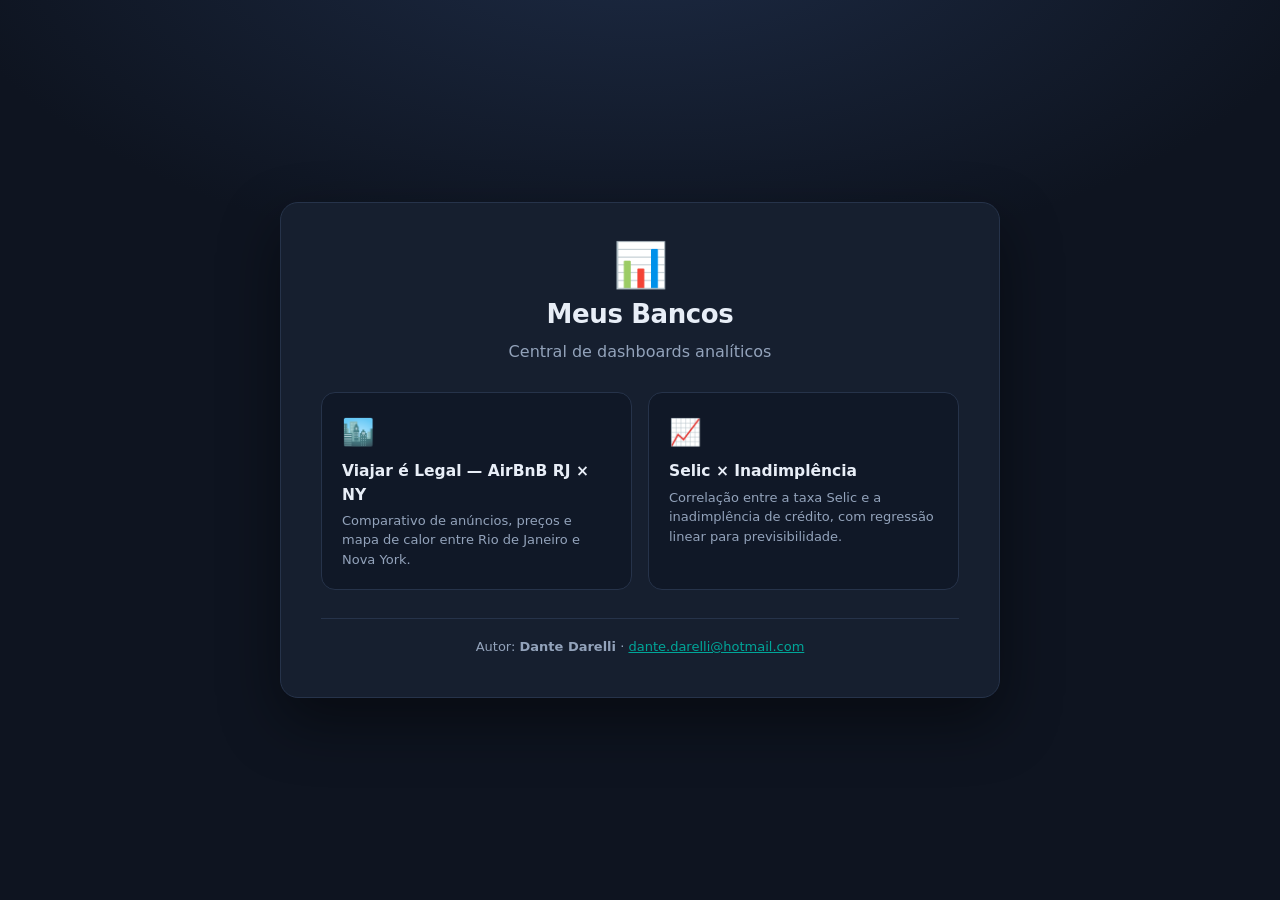
==== index.html @ b1662ead "Add files via upload" ====
<!DOCTYPE html>
<html lang="pt-BR">
<head>
<meta charset="utf-8">
<meta name="viewport" content="width=device-width, initial-scale=1">
<title>Meus Bancos — Central de Dashboards</title>
<style>
  :root{
    --bg:#0e1420; --panel:#161f2f; --line:#26334a;
    --txt:#e8eef7; --muted:#93a3bb; --brand:#ff5a5f; --brand2:#00a699; --brand3:#3987e5;
  }
  *{box-sizing:border-box}
  body{
    margin:0; min-height:100vh; display:grid; place-items:center;
    background:radial-gradient(1200px 600px at 50% -10%, #1d2b45 0%, var(--bg) 60%);
    color:var(--txt); font:16px/1.5 "Segoe UI", system-ui, -apple-system, sans-serif;
    padding:24px;
  }
  .card{
    max-width:720px; width:100%; background:var(--panel); border:1px solid var(--line);
    border-radius:18px; padding:40px; text-align:center;
    box-shadow:0 24px 60px rgba(0,0,0,.45);
  }
  .logo{font-size:44px; line-height:1; margin-bottom:8px}
  h1{margin:0 0 6px; font-size:26px; letter-spacing:-.4px}
  .sub{color:var(--muted); margin:0 0 28px}
  .grid{display:grid; grid-template-columns:1fr 1fr; gap:16px; text-align:left}
  @media (max-width:600px){ .grid{grid-template-columns:1fr} }
  .item{
    display:block; text-decoration:none; color:var(--txt);
    background:#101827; border:1px solid var(--line); border-radius:14px;
    padding:20px; transition:transform .15s ease, box-shadow .15s, border-color .15s;
  }
  .item:hover{transform:translateY(-2px); box-shadow:0 12px 28px rgba(0,0,0,.35); border-color:var(--brand3)}
  .item .ico{font-size:26px; margin-bottom:8px}
  .item .t{font-weight:700; font-size:15.5px; margin-bottom:4px}
  .item .d{font-size:13px; color:var(--muted)}
  footer{margin-top:28px; padding-top:18px; border-top:1px solid var(--line); font-size:13px; color:var(--muted)}
  footer a{color:var(--brand2)}
</style>
</head>
<body>
  <main class="card">
    <div class="logo">📊</div>
    <h1>Meus Bancos</h1>
    <p class="sub">Central de dashboards analíticos</p>

    <div class="grid">
      <a class="item" href="AirBnB/index.html">
        <div class="ico">🏙️</div>
        <div class="t">Viajar é Legal — AirBnB RJ × NY</div>
        <div class="d">Comparativo de anúncios, preços e mapa de calor entre Rio de Janeiro e Nova York.</div>
      </a>
      <a class="item" href="Financeiro/index.html">
        <div class="ico">📈</div>
        <div class="t">Selic × Inadimplência</div>
        <div class="d">Correlação entre a taxa Selic e a inadimplência de crédito, com regressão linear para previsibilidade.</div>
      </a>
    </div>

    <footer>
      Autor: <strong>Dante Darelli</strong> ·
      <a href="mailto:dante.darelli@hotmail.com">dante.darelli@hotmail.com</a>
    </footer>
  </main>
</body>
</html>
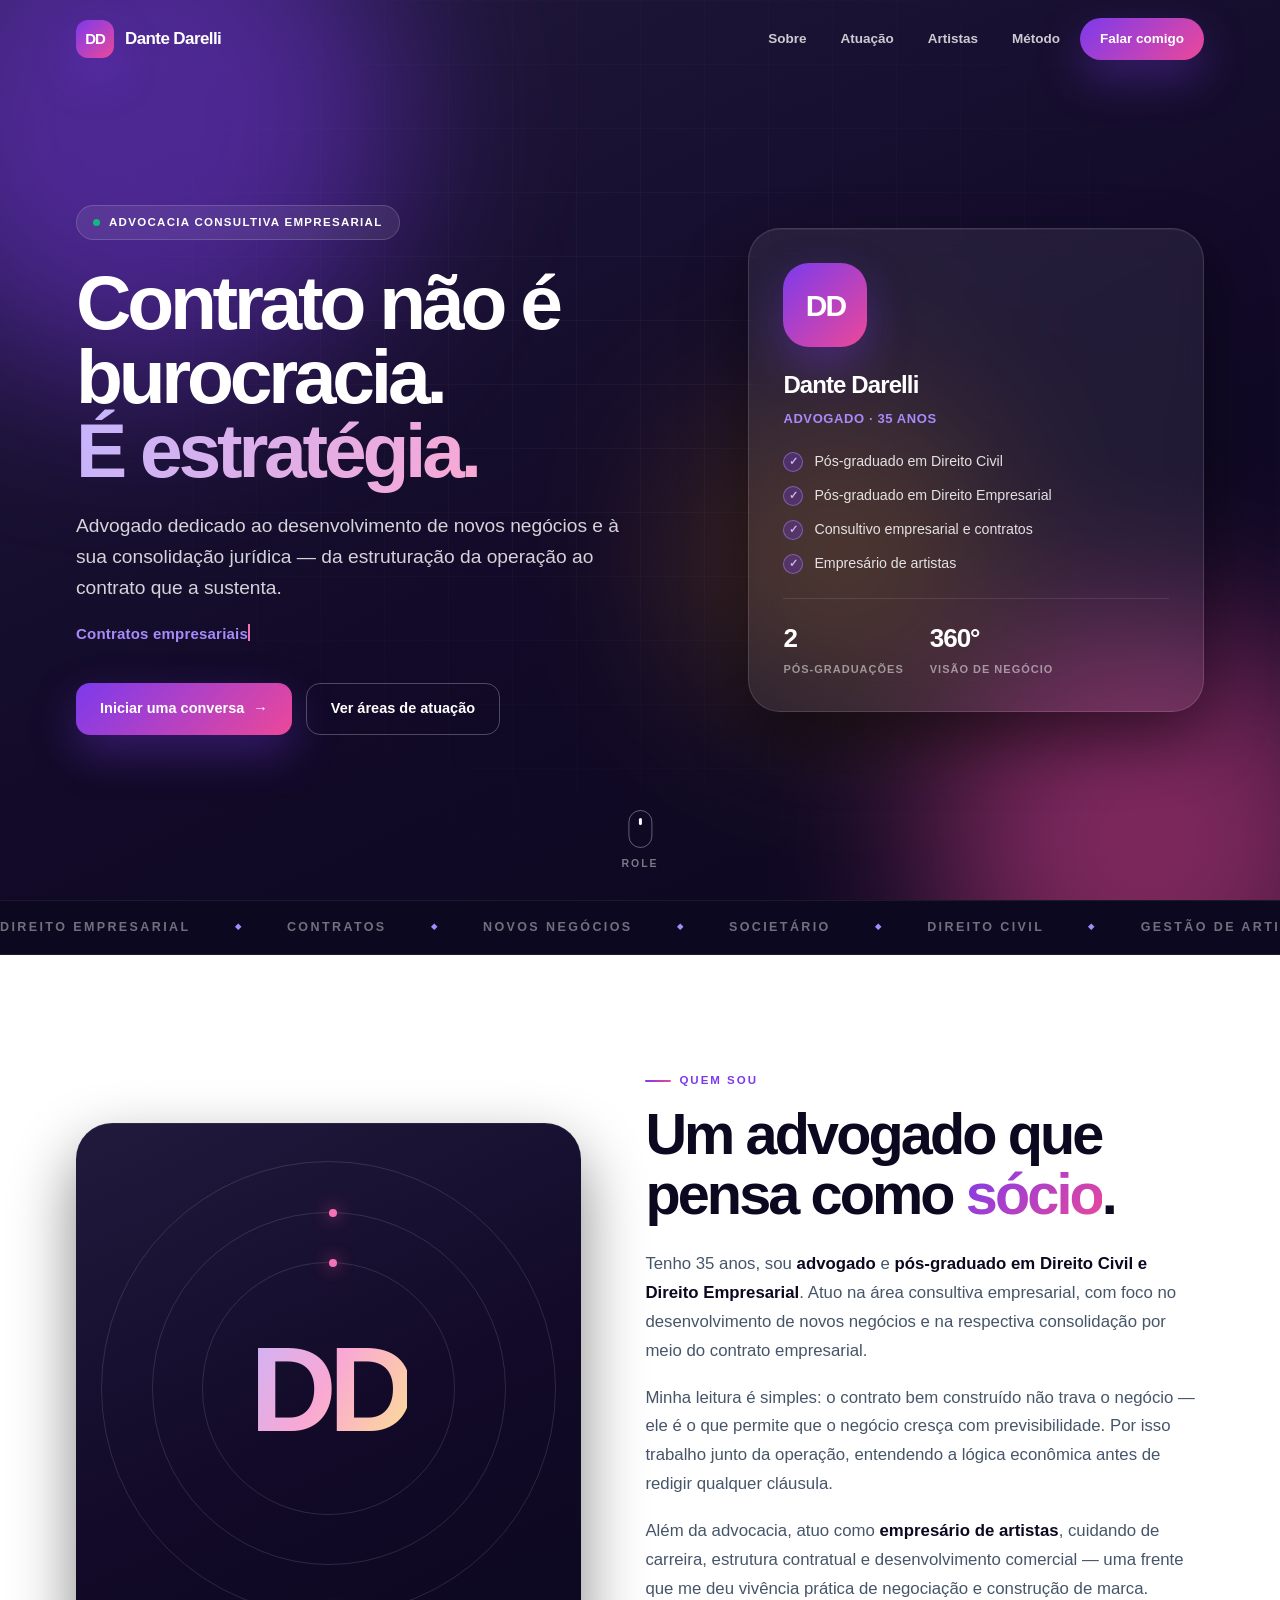
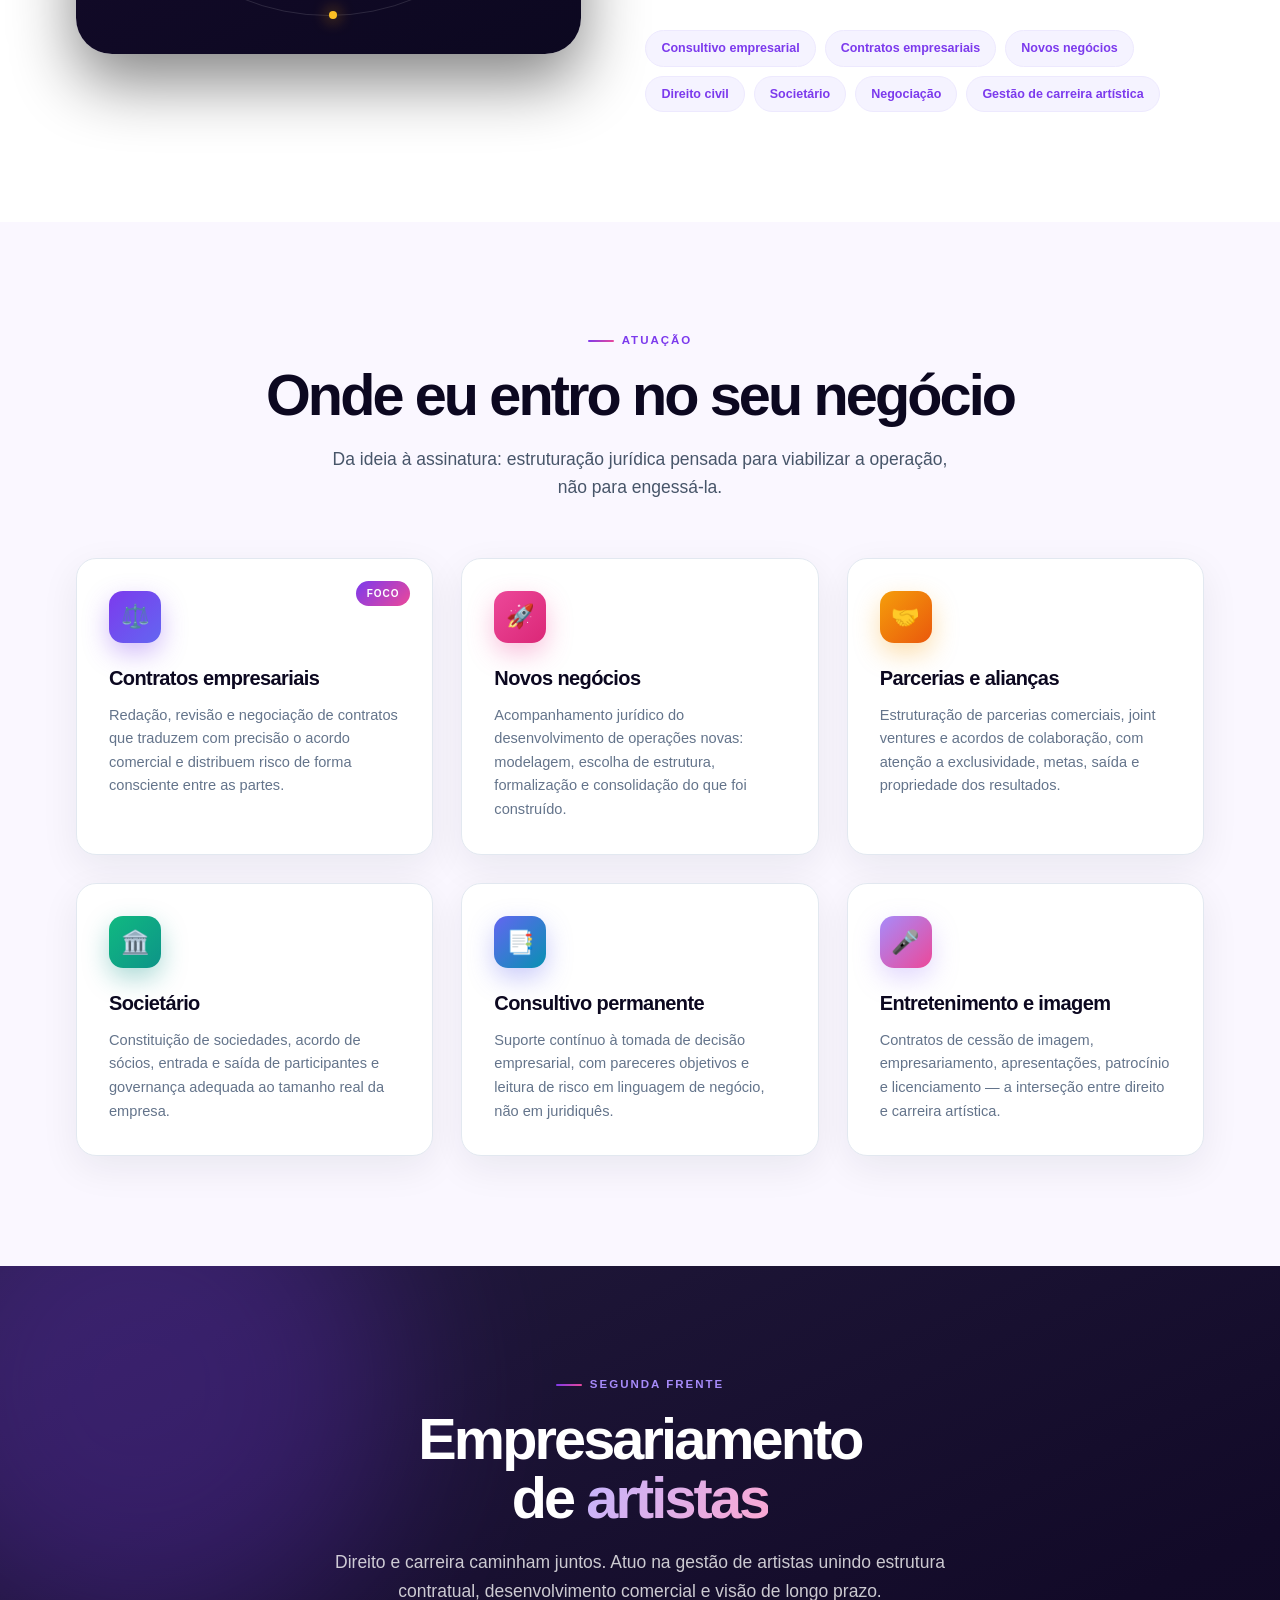
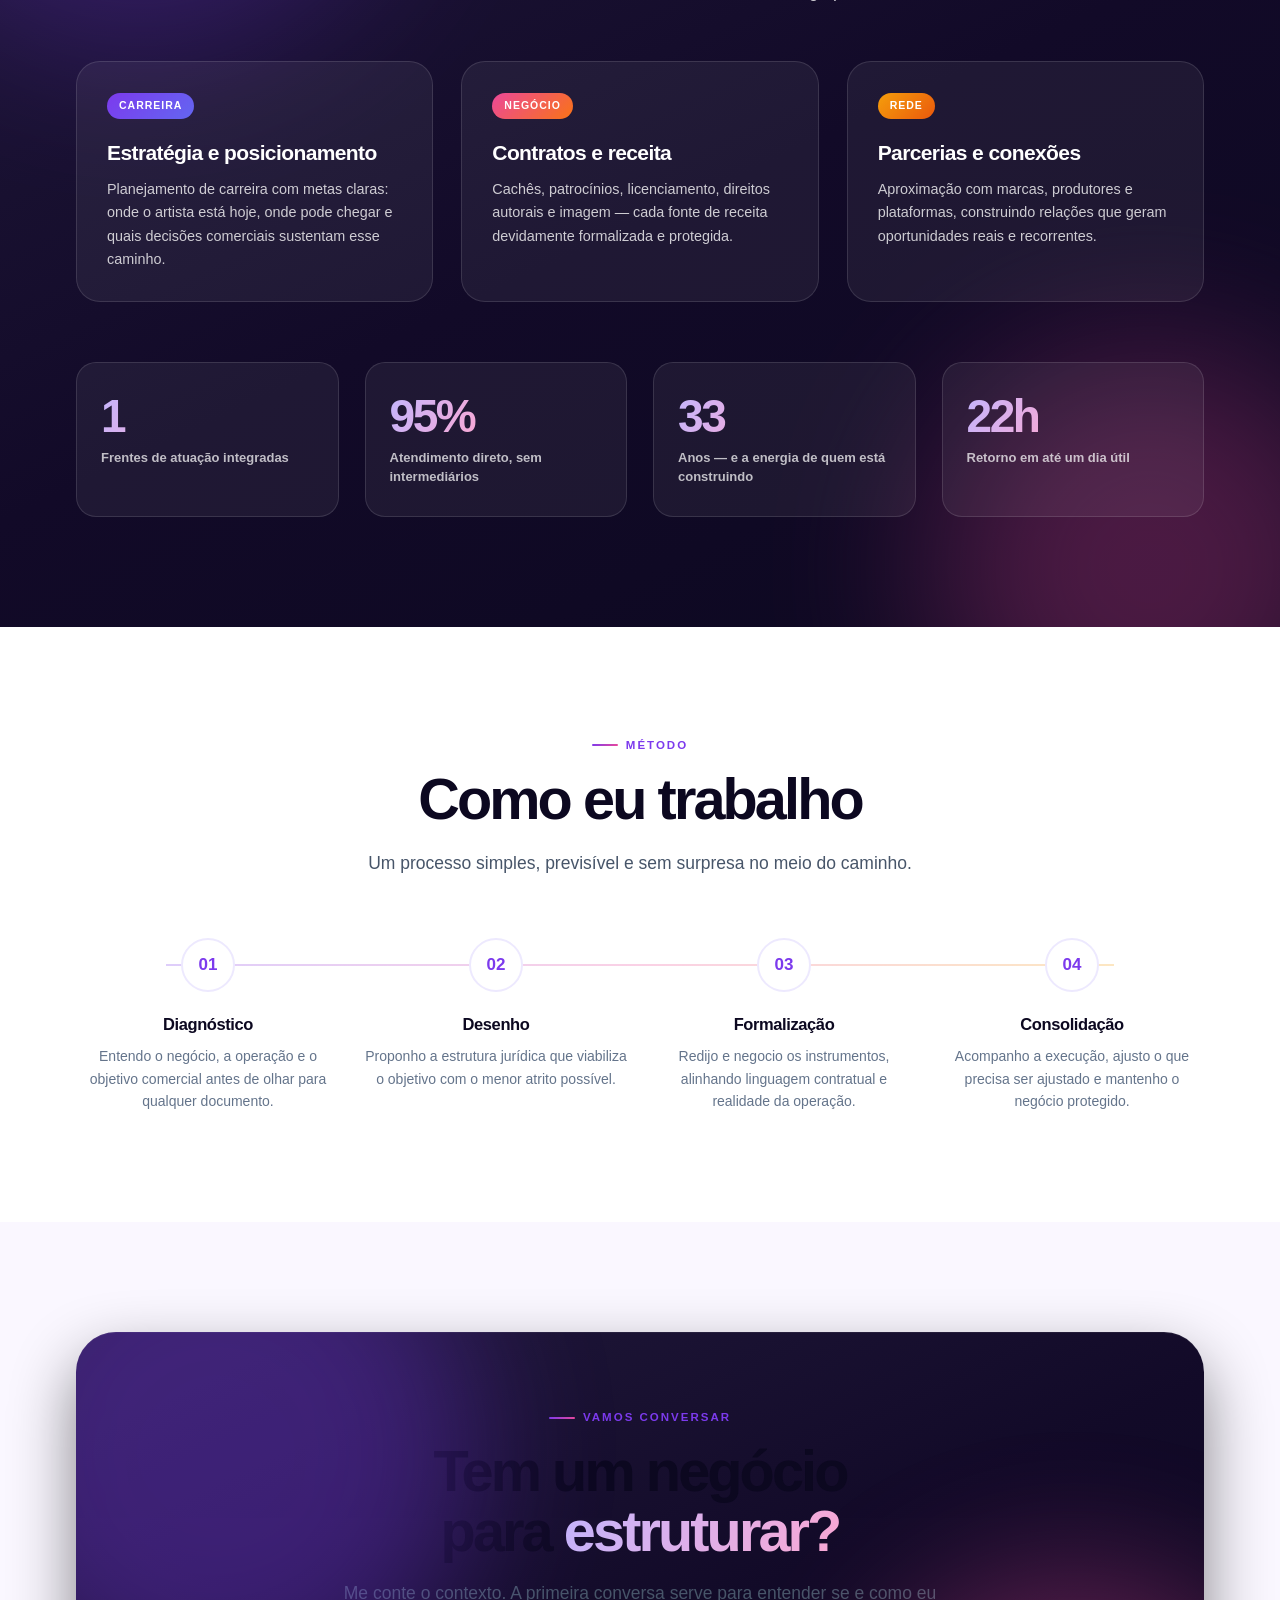
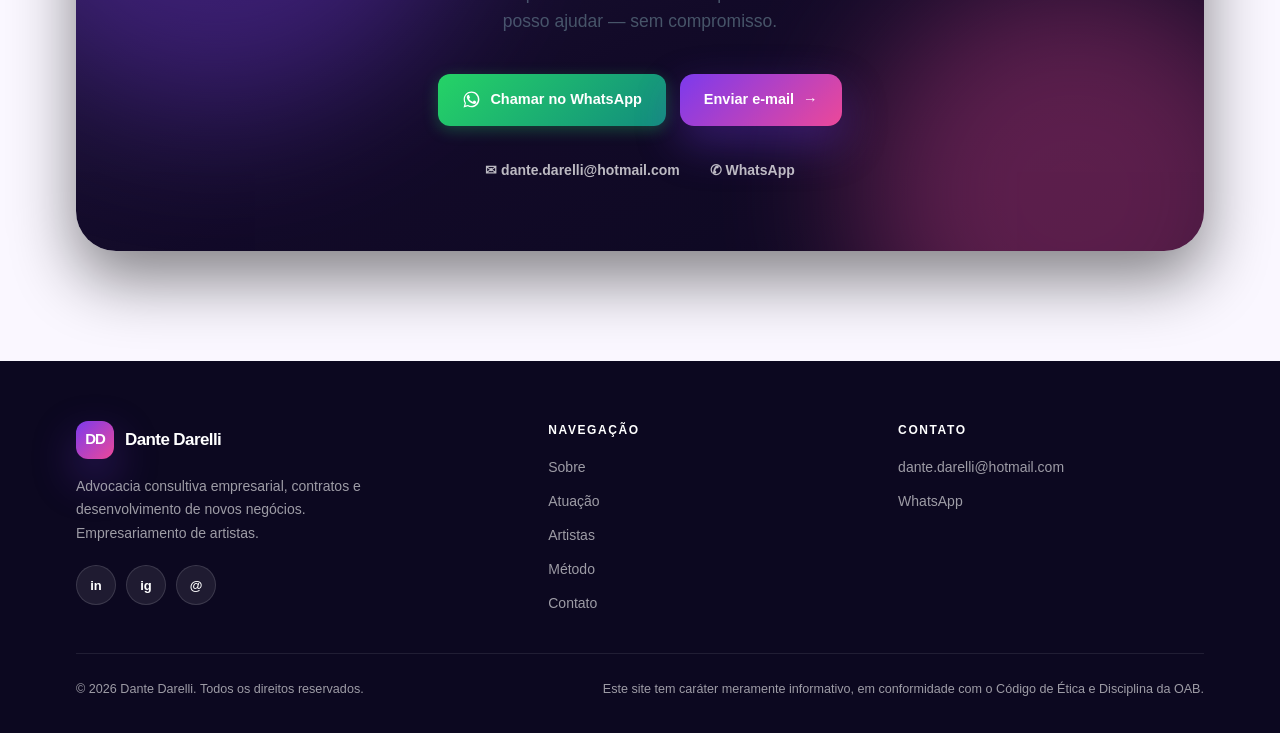
==== commit c93d7bfa: "Add files via upload" ====
--- a/index.html
+++ b/index.html
@@ -1,67 +1,531 @@
 <!DOCTYPE html>
 <html lang="pt-BR">
 <head>
-<meta charset="utf-8">
+<meta charset="UTF-8">
 <meta name="viewport" content="width=device-width, initial-scale=1">
-<title>Meus Bancos — Central de Dashboards</title>
+<title>Dante Darelli — Advogado | Consultivo Empresarial</title>
+<meta name="description" content="Dante Darelli — advogado especialista em direito civil e empresarial. Consultivo empresarial, estruturação de novos negócios e contratos. Também atua como empresário de artistas.">
+<link rel="preconnect" href="https://fonts.googleapis.com">
+<link rel="preconnect" href="https://fonts.gstatic.com" crossorigin>
+<link href="https://fonts.googleapis.com/css2?family=Montserrat:wght@400;500;600;700;800;900&display=swap" rel="stylesheet">
 <style>
-  :root{
-    --bg:#0e1420; --panel:#161f2f; --line:#26334a;
-    --txt:#e8eef7; --muted:#93a3bb; --brand:#ff5a5f; --brand2:#00a699; --brand3:#3987e5;
-  }
-  *{box-sizing:border-box}
-  body{
-    margin:0; min-height:100vh; display:grid; place-items:center;
-    background:radial-gradient(1200px 600px at 50% -10%, #1d2b45 0%, var(--bg) 60%);
-    color:var(--txt); font:16px/1.5 "Segoe UI", system-ui, -apple-system, sans-serif;
-    padding:24px;
-  }
-  .card{
-    max-width:720px; width:100%; background:var(--panel); border:1px solid var(--line);
-    border-radius:18px; padding:40px; text-align:center;
-    box-shadow:0 24px 60px rgba(0,0,0,.45);
-  }
-  .logo{font-size:44px; line-height:1; margin-bottom:8px}
-  h1{margin:0 0 6px; font-size:26px; letter-spacing:-.4px}
-  .sub{color:var(--muted); margin:0 0 28px}
-  .grid{display:grid; grid-template-columns:1fr 1fr; gap:16px; text-align:left}
-  @media (max-width:600px){ .grid{grid-template-columns:1fr} }
-  .item{
-    display:block; text-decoration:none; color:var(--txt);
-    background:#101827; border:1px solid var(--line); border-radius:14px;
-    padding:20px; transition:transform .15s ease, box-shadow .15s, border-color .15s;
-  }
-  .item:hover{transform:translateY(-2px); box-shadow:0 12px 28px rgba(0,0,0,.35); border-color:var(--brand3)}
-  .item .ico{font-size:26px; margin-bottom:8px}
-  .item .t{font-weight:700; font-size:15.5px; margin-bottom:4px}
-  .item .d{font-size:13px; color:var(--muted)}
-  footer{margin-top:28px; padding-top:18px; border-top:1px solid var(--line); font-size:13px; color:var(--muted)}
-  footer a{color:var(--brand2)}
+:root{
+  --violet:#7C3AED; --violet-5:#8B5CF6; --violet-4:#A78BFA; --indigo:#6366F1;
+  --pink:#EC4899; --pink-d:#DB2777; --pink-l:#F472B6;
+  --amber:#FBBF24; --amber-d:#F59E0B; --orange:#F97316;
+  --teal:#0D9488; --green:#10B981;
+  --ink:#0C0820; --ink-2:#120A28; --ink-3:#221A3D;
+  --body:#475569; --body-2:#64748B;
+  --white:#FFFFFF; --lilac:#FAF7FF; --lilac-2:#F5F3FF; --line:#E2E8F0;
+  --grad:linear-gradient(135deg,#7C3AED 0%,#EC4899 100%);
+  --grad-warm:linear-gradient(120deg,#C4B5FD 0%,#F9A8D4 48%,#FDE68A 100%);
+  --dark-bg:linear-gradient(155deg,#221A3D 0%,#120A28 55%,#0C0820 100%);
+  --shadow-card:rgba(15,23,42,.07) 0 12px 38px 0;
+  --shadow-glow:rgba(124,58,237,.34) 0 18px 44px 0;
+  --shadow-panel:rgba(0,0,0,.48) 0 28px 64px 0, rgba(255,255,255,.06) 0 1px 0 0 inset;
+}
+*{margin:0;padding:0;box-sizing:border-box}
+html{scroll-behavior:smooth}
+body{font-family:Montserrat,Arial,sans-serif;background:var(--white);color:var(--body);font-size:16px;line-height:1.5;overflow-x:hidden;-webkit-font-smoothing:antialiased}
+::selection{background:var(--violet);color:#fff}
+img{max-width:100%;display:block}
+a{text-decoration:none;color:inherit}
+
+/* ---------- scrollbar ---------- */
+::-webkit-scrollbar{width:10px}
+::-webkit-scrollbar-track{background:var(--lilac-2)}
+::-webkit-scrollbar-thumb{background:var(--grad);border-radius:999px}
+
+/* ---------- progress bar ---------- */
+#progress{position:fixed;top:0;left:0;height:3px;width:0;background:var(--grad);z-index:200;box-shadow:0 0 14px rgba(236,72,153,.6)}
+
+/* ---------- cursor glow ---------- */
+#glow{position:fixed;width:520px;height:520px;border-radius:50%;pointer-events:none;z-index:1;
+  background:radial-gradient(circle,rgba(124,58,237,.20) 0%,rgba(236,72,153,.10) 40%,transparent 70%);
+  transform:translate(-50%,-50%);transition:opacity .4s;mix-blend-mode:screen;opacity:0}
+body.dark-zone #glow{opacity:1}
+
+/* ---------- nav ---------- */
+nav{position:fixed;top:0;left:0;right:0;z-index:150;padding:18px 0;transition:.4s cubic-bezier(.4,0,.2,1)}
+nav.solid{background:rgba(12,8,32,.82);backdrop-filter:blur(18px);padding:11px 0;border-bottom:1px solid rgba(255,255,255,.08)}
+.nav-in{max-width:1180px;margin:0 auto;padding:0 26px;display:flex;align-items:center;justify-content:space-between;gap:20px}
+.logo{display:flex;align-items:center;gap:11px;font-weight:800;letter-spacing:-.6px;color:#fff;font-size:17px}
+.logo-mark{width:38px;height:38px;border-radius:12px;background:var(--grad);display:grid;place-items:center;color:#fff;font-weight:900;font-size:15px;letter-spacing:-1px;box-shadow:var(--shadow-glow);animation:markPulse 4.5s ease-in-out infinite}
+@keyframes markPulse{0%,100%{box-shadow:rgba(124,58,237,.34) 0 18px 44px 0}50%{box-shadow:rgba(236,72,153,.45) 0 18px 52px 0}}
+.nav-links{display:flex;gap:6px;align-items:center}
+.nav-links a{font-size:13.5px;font-weight:600;color:rgba(255,255,255,.78);padding:9px 14px;border-radius:999px;position:relative;transition:.28s}
+.nav-links a:hover{color:#fff;background:rgba(255,255,255,.08)}
+.nav-cta{background:var(--grad);color:#fff!important;font-weight:700!important;padding:11px 20px!important;border-radius:12px;box-shadow:var(--shadow-glow);transition:.3s}
+.nav-cta:hover{transform:translateY(-2px);background:var(--grad)!important}
+.burger{display:none;width:42px;height:42px;border-radius:12px;background:rgba(255,255,255,.09);border:1px solid rgba(255,255,255,.14);cursor:pointer;flex-direction:column;gap:5px;align-items:center;justify-content:center}
+.burger span{width:17px;height:2px;background:#fff;border-radius:2px;transition:.3s}
+.burger.on span:nth-child(1){transform:translateY(7px) rotate(45deg)}
+.burger.on span:nth-child(2){opacity:0}
+.burger.on span:nth-child(3){transform:translateY(-7px) rotate(-45deg)}
+
+/* ---------- hero ---------- */
+.hero{position:relative;min-height:100vh;background:var(--dark-bg);display:flex;align-items:center;overflow:hidden;padding:130px 0 90px}
+.hero::after{content:"";position:absolute;inset:0;opacity:.05;pointer-events:none;
+  background-image:linear-gradient(rgba(255,255,255,.6) 1px,transparent 1px),linear-gradient(90deg,rgba(255,255,255,.6) 1px,transparent 1px);
+  background-size:64px 64px;mask-image:radial-gradient(ellipse at 50% 40%,#000 10%,transparent 72%)}
+.orb{position:absolute;border-radius:50%;filter:blur(85px);opacity:.5;pointer-events:none}
+.o1{width:520px;height:520px;background:#7C3AED;top:-140px;left:-120px;animation:float1 17s ease-in-out infinite}
+.o2{width:440px;height:440px;background:#EC4899;bottom:-160px;right:-90px;animation:float2 21s ease-in-out infinite}
+.o3{width:320px;height:320px;background:#F59E0B;top:44%;right:22%;opacity:.22;animation:float3 25s ease-in-out infinite}
+@keyframes float1{0%,100%{transform:translate(0,0) scale(1)}50%{transform:translate(120px,90px) scale(1.15)}}
+@keyframes float2{0%,100%{transform:translate(0,0) scale(1)}50%{transform:translate(-110px,-70px) scale(1.2)}}
+@keyframes float3{0%,100%{transform:translate(0,0)}33%{transform:translate(-90px,60px)}66%{transform:translate(70px,-50px)}}
+.wrap{max-width:1180px;margin:0 auto;padding:0 26px;position:relative;z-index:3;width:100%}
+.hero-grid{display:grid;grid-template-columns:1.15fr .85fr;gap:56px;align-items:center}
+.pill{display:inline-flex;align-items:center;gap:9px;padding:8px 16px;border-radius:999px;background:rgba(255,255,255,.08);border:1px solid rgba(255,255,255,.16);color:#fff;font-size:11.5px;font-weight:700;letter-spacing:1.3px;text-transform:uppercase;backdrop-filter:blur(10px)}
+.dot{width:7px;height:7px;border-radius:50%;background:#10B981;box-shadow:0 0 0 0 rgba(16,185,129,.7);animation:ping 2.2s infinite}
+@keyframes ping{0%{box-shadow:0 0 0 0 rgba(16,185,129,.7)}70%{box-shadow:0 0 0 11px rgba(16,185,129,0)}100%{box-shadow:0 0 0 0 rgba(16,185,129,0)}}
+h1{font-size:clamp(42px,6.2vw,76.8px);font-weight:800;line-height:.96;letter-spacing:-.055em;color:#fff;margin:26px 0 22px}
+.g-text{background:var(--grad-warm);-webkit-background-clip:text;background-clip:text;color:transparent;background-size:220% auto;animation:shimmer 7s linear infinite}
+@keyframes shimmer{to{background-position:220% center}}
+.hero p.lead{font-size:19.2px;color:rgba(255,255,255,.82);max-width:560px;font-weight:400;line-height:1.62}
+.type-line{margin-top:20px;font-size:15px;font-weight:600;color:var(--violet-4);letter-spacing:.2px;min-height:24px}
+.type-line .cursor{display:inline-block;width:2px;height:17px;background:var(--pink-l);vertical-align:-2px;animation:blink 1s steps(2) infinite}
+@keyframes blink{50%{opacity:0}}
+.btns{display:flex;gap:14px;flex-wrap:wrap;margin-top:36px}
+.btn{display:inline-flex;align-items:center;gap:9px;height:52px;padding:0 24px;border-radius:14px;font-weight:700;font-size:14.5px;cursor:pointer;border:none;transition:.32s cubic-bezier(.4,0,.2,1);position:relative;overflow:hidden}
+.btn-primary{background:var(--grad);color:#fff;box-shadow:var(--shadow-glow)}
+.btn-primary:hover{transform:translateY(-3px);box-shadow:rgba(236,72,153,.48) 0 22px 52px 0}
+.btn-primary span.arw{transition:.3s}
+.btn-primary:hover span.arw{transform:translateX(5px)}
+.btn-wa{background:linear-gradient(135deg,#25D366 0%,#128C7E 100%);color:#fff;border-radius:12px;box-shadow:rgba(37,211,102,.3) 0 4px 15px 0}
+.btn-wa:hover{transform:translateY(-3px);box-shadow:rgba(37,211,102,.45) 0 14px 34px 0}
+.btn-ghost{background:transparent;color:#fff;border:1px solid rgba(255,255,255,.26)}
+.btn-ghost:hover{background:rgba(255,255,255,.1);transform:translateY(-3px)}
+
+/* hero card */
+.card-3d{background:rgba(255,255,255,.07);border:1px solid rgba(255,255,255,.13);border-radius:32px;padding:34px;box-shadow:var(--shadow-panel);backdrop-filter:blur(16px);transform-style:preserve-3d;transition:transform .18s ease-out}
+.card-3d .avatar{width:84px;height:84px;border-radius:26px;background:var(--grad);display:grid;place-items:center;color:#fff;font-weight:900;font-size:30px;letter-spacing:-2px;box-shadow:var(--shadow-glow);margin-bottom:20px}
+.card-3d h3{color:#fff;font-size:24px;font-weight:800;letter-spacing:-.9px}
+.card-3d .role{color:var(--violet-4);font-size:13px;font-weight:700;letter-spacing:.6px;text-transform:uppercase;margin-top:6px}
+.card-3d ul{list-style:none;margin-top:22px;display:flex;flex-direction:column;gap:13px}
+.card-3d li{display:flex;align-items:flex-start;gap:11px;color:rgba(255,255,255,.86);font-size:14.2px;line-height:1.45}
+.tick{flex:0 0 20px;width:20px;height:20px;border-radius:50%;background:rgba(124,58,237,.28);border:1px solid rgba(167,139,250,.5);display:grid;place-items:center;color:#C4B5FD;font-size:11px;font-weight:800;margin-top:1px}
+.oab{margin-top:24px;padding-top:20px;border-top:1px solid rgba(255,255,255,.1);display:flex;gap:26px}
+.oab div span{display:block}
+.oab .k{font-size:26px;font-weight:800;color:#fff;letter-spacing:-1px}
+.oab .l{font-size:11px;font-weight:700;letter-spacing:1px;text-transform:uppercase;color:rgba(255,255,255,.5);margin-top:3px}
+
+/* scroll hint */
+.scroll-hint{position:absolute;bottom:28px;left:50%;transform:translateX(-50%);z-index:4;display:flex;flex-direction:column;align-items:center;gap:8px;color:rgba(255,255,255,.45);font-size:10.5px;font-weight:700;letter-spacing:2px;text-transform:uppercase}
+.mouse{width:24px;height:38px;border:1.5px solid rgba(255,255,255,.35);border-radius:999px;position:relative}
+.mouse::after{content:"";position:absolute;top:7px;left:50%;transform:translateX(-50%);width:3px;height:7px;border-radius:2px;background:#fff;animation:wheel 1.8s infinite}
+@keyframes wheel{0%{opacity:0;transform:translate(-50%,0)}30%{opacity:1}100%{opacity:0;transform:translate(-50%,13px)}}
+
+/* ---------- marquee ---------- */
+.marquee{background:var(--ink);padding:17px 0;overflow:hidden;border-top:1px solid rgba(255,255,255,.07);border-bottom:1px solid rgba(255,255,255,.07)}
+.mq-track{display:flex;gap:44px;width:max-content;animation:scrollX 34s linear infinite}
+.mq-track span{color:rgba(255,255,255,.42);font-size:12.5px;font-weight:700;letter-spacing:2.4px;text-transform:uppercase;white-space:nowrap;display:flex;align-items:center;gap:44px}
+.mq-track span::after{content:"◆";color:var(--violet-4);font-size:8px}
+@keyframes scrollX{to{transform:translateX(-50%)}}
+
+/* ---------- sections ---------- */
+section{position:relative}
+.sec{padding:110px 0}
+.sec-light{background:var(--white)}
+.sec-lilac{background:var(--lilac)}
+.sec-dark{background:var(--dark-bg);overflow:hidden}
+.eyebrow{display:inline-flex;align-items:center;gap:8px;font-size:11.5px;font-weight:700;letter-spacing:2px;text-transform:uppercase;color:var(--violet);margin-bottom:16px}
+.eyebrow::before{content:"";width:26px;height:2px;background:var(--grad);border-radius:2px}
+.sec-dark .eyebrow{color:var(--violet-4)}
+h2{font-size:clamp(30px,4.6vw,57.6px);font-weight:800;letter-spacing:-.05em;line-height:1.03;color:var(--ink)}
+.sec-dark h2{color:#fff}
+.sub{font-size:17.5px;color:var(--body);max-width:640px;margin-top:20px;line-height:1.62}
+.sec-dark .sub{color:rgba(255,255,255,.78)}
+.head-center{text-align:center;display:flex;flex-direction:column;align-items:center}
+.head-center .sub{margin-left:auto;margin-right:auto}
+
+/* ---------- about ---------- */
+.about{display:grid;grid-template-columns:.95fr 1.05fr;gap:64px;align-items:center}
+.about-visual{position:relative;aspect-ratio:1/1.05;border-radius:36px;background:var(--dark-bg);overflow:hidden;box-shadow:var(--shadow-panel);display:grid;place-items:center}
+.about-visual .ring{position:absolute;border:1px solid rgba(255,255,255,.12);border-radius:50%}
+.r1{width:70%;aspect-ratio:1;animation:spin 26s linear infinite}
+.r2{width:90%;aspect-ratio:1;animation:spin 38s linear infinite reverse}
+.r3{width:50%;aspect-ratio:1;animation:spin 18s linear infinite}
+@keyframes spin{to{transform:rotate(360deg)}}
+.r1::before,.r3::before{content:"";position:absolute;top:-4px;left:50%;width:8px;height:8px;border-radius:50%;background:var(--pink-l);box-shadow:0 0 16px var(--pink)}
+.r2::before{content:"";position:absolute;bottom:-4px;left:50%;width:8px;height:8px;border-radius:50%;background:var(--amber);box-shadow:0 0 16px var(--amber-d)}
+.about-visual .mono{position:relative;z-index:2;font-size:clamp(64px,10vw,120px);font-weight:900;letter-spacing:-8px;background:var(--grad-warm);-webkit-background-clip:text;background-clip:text;color:transparent}
+.about p{font-size:16.8px;line-height:1.72;margin-bottom:18px}
+.about p strong{color:var(--ink);font-weight:700}
+.chips{display:flex;flex-wrap:wrap;gap:9px;margin-top:26px}
+.chip{padding:8px 15px;border-radius:999px;background:var(--lilac-2);border:1px solid #EDE9FE;color:var(--violet);font-size:12.5px;font-weight:700;transition:.28s}
+.chip:hover{background:var(--grad);color:#fff;border-color:transparent;transform:translateY(-2px);box-shadow:rgba(124,58,237,.3) 0 8px 20px 0}
+
+/* ---------- stats ---------- */
+.stats{display:grid;grid-template-columns:repeat(4,1fr);gap:26px;margin-top:60px}
+.stat{background:rgba(255,255,255,.06);border:1px solid rgba(255,255,255,.12);border-radius:20px;padding:30px 24px;transition:.35s}
+.stat:hover{transform:translateY(-6px);background:rgba(255,255,255,.1);box-shadow:var(--shadow-panel)}
+.stat .n{font-size:46px;font-weight:800;letter-spacing:-2.4px;background:var(--grad-warm);-webkit-background-clip:text;background-clip:text;color:transparent;line-height:1}
+.stat .t{margin-top:10px;font-size:13px;font-weight:600;color:rgba(255,255,255,.72);line-height:1.4}
+
+/* ---------- services ---------- */
+.grid3{display:grid;grid-template-columns:repeat(3,1fr);gap:28px;margin-top:56px}
+.card{background:#fff;border:1px solid var(--line);border-radius:20px;padding:32px;box-shadow:var(--shadow-card);position:relative;overflow:hidden;transition:.4s cubic-bezier(.4,0,.2,1)}
+.card::before{content:"";position:absolute;top:0;left:0;right:0;height:3px;background:var(--grad);transform:scaleX(0);transform-origin:left;transition:.45s}
+.card:hover{transform:translateY(-9px);box-shadow:rgba(15,23,42,.13) 0 26px 60px 0;border-color:#EDE9FE}
+.card:hover::before{transform:scaleX(1)}
+.ic{width:52px;height:52px;border-radius:14px;display:grid;place-items:center;font-size:23px;margin-bottom:20px;transition:.4s}
+.card:hover .ic{transform:rotate(-8deg) scale(1.07)}
+.ic-v{background:linear-gradient(135deg,#7C3AED,#6366F1);box-shadow:rgba(124,58,237,.34) 0 10px 26px 0}
+.ic-p{background:linear-gradient(135deg,#EC4899,#DB2777);box-shadow:rgba(236,72,153,.34) 0 10px 26px 0}
+.ic-a{background:linear-gradient(135deg,#F59E0B,#EA580C);box-shadow:rgba(245,158,11,.34) 0 10px 26px 0}
+.ic-t{background:linear-gradient(135deg,#10B981,#0D9488);box-shadow:rgba(13,148,136,.34) 0 10px 26px 0}
+.ic-i{background:linear-gradient(135deg,#6366F1,#0891B2);box-shadow:rgba(99,102,241,.34) 0 10px 26px 0}
+.ic-r{background:linear-gradient(135deg,#A78BFA,#EC4899);box-shadow:rgba(167,139,250,.34) 0 10px 26px 0}
+.card h3{font-size:20px;font-weight:800;letter-spacing:-.6px;color:var(--ink);margin-bottom:11px}
+.card p{font-size:14.6px;line-height:1.62;color:var(--body-2)}
+.badge{position:absolute;top:22px;right:22px;padding:5px 11px;border-radius:999px;font-size:10px;font-weight:700;letter-spacing:.9px;text-transform:uppercase;color:#fff;background:var(--grad)}
+
+/* ---------- artists ---------- */
+.art-grid{display:grid;grid-template-columns:repeat(3,1fr);gap:28px;margin-top:56px}
+.art{border-radius:24px;padding:30px;background:rgba(255,255,255,.06);border:1px solid rgba(255,255,255,.12);transition:.4s;position:relative;overflow:hidden}
+.art::after{content:"";position:absolute;width:180px;height:180px;border-radius:50%;filter:blur(60px);opacity:0;transition:.5s;top:-60px;right:-60px}
+.art:hover::after{opacity:.55}
+.art.a1::after{background:#7C3AED}.art.a2::after{background:#EC4899}.art.a3::after{background:#F59E0B}
+.art:hover{transform:translateY(-8px);background:rgba(255,255,255,.1);box-shadow:var(--shadow-panel)}
+.art .tag{display:inline-block;padding:5px 12px;border-radius:999px;font-size:10.5px;font-weight:700;letter-spacing:1px;text-transform:uppercase;color:#fff;margin-bottom:18px;position:relative;z-index:2}
+.art.a1 .tag{background:linear-gradient(135deg,#7C3AED,#6366F1)}
+.art.a2 .tag{background:linear-gradient(135deg,#EC4899,#F97316)}
+.art.a3 .tag{background:linear-gradient(135deg,#F59E0B,#EA580C)}
+.art h3{color:#fff;font-size:21px;font-weight:800;letter-spacing:-.6px;margin-bottom:10px;position:relative;z-index:2}
+.art p{color:rgba(255,255,255,.78);font-size:14.4px;line-height:1.62;position:relative;z-index:2}
+
+/* ---------- process ---------- */
+.steps{display:grid;grid-template-columns:repeat(4,1fr);gap:24px;margin-top:60px;position:relative}
+.steps::before{content:"";position:absolute;top:26px;left:8%;right:8%;height:2px;background:linear-gradient(90deg,#7C3AED,#EC4899,#F59E0B);opacity:.25}
+.step{text-align:center;position:relative}
+.step .num{width:54px;height:54px;border-radius:50%;background:#fff;border:2px solid #EDE9FE;display:grid;place-items:center;margin:0 auto 20px;font-weight:800;font-size:17px;color:var(--violet);position:relative;z-index:2;transition:.4s}
+.step:hover .num{background:var(--grad);color:#fff;border-color:transparent;transform:scale(1.12);box-shadow:var(--shadow-glow)}
+.step h4{font-size:16.5px;font-weight:800;color:var(--ink);letter-spacing:-.4px;margin-bottom:9px}
+.step p{font-size:14px;color:var(--body-2);line-height:1.58}
+
+/* ---------- CTA ---------- */
+.cta-panel{background:var(--dark-bg);border-radius:40px;padding:70px 50px;text-align:center;position:relative;overflow:hidden;box-shadow:var(--shadow-panel)}
+.cta-panel .orb{filter:blur(70px)}
+.cta-panel h2{margin-bottom:18px}
+.cta-panel .sub{margin:0 auto}
+.cta-btns{display:flex;gap:14px;justify-content:center;flex-wrap:wrap;margin-top:38px;position:relative;z-index:3}
+.contact-line{display:flex;gap:30px;justify-content:center;flex-wrap:wrap;margin-top:34px;position:relative;z-index:3}
+.contact-line a{color:rgba(255,255,255,.72);font-size:14px;font-weight:600;display:flex;align-items:center;gap:8px;transition:.3s}
+.contact-line a:hover{color:#fff}
+
+/* ---------- footer ---------- */
+footer{background:var(--ink);padding:60px 0 34px;color:rgba(255,255,255,.6)}
+.f-grid{display:grid;grid-template-columns:1.4fr 1fr 1fr;gap:44px;padding-bottom:38px;border-bottom:1px solid rgba(255,255,255,.09)}
+footer h5{color:#fff;font-size:12px;font-weight:700;letter-spacing:1.6px;text-transform:uppercase;margin-bottom:16px}
+footer ul{list-style:none;display:flex;flex-direction:column;gap:10px}
+footer a{font-size:14px;transition:.28s}
+footer a:hover{color:#fff}
+footer p{font-size:14px;line-height:1.68;max-width:330px;margin-top:16px}
+.socials{display:flex;gap:10px;margin-top:20px}
+.socials a{width:40px;height:40px;border-radius:50%;background:rgba(255,255,255,.08);border:1px solid rgba(255,255,255,.13);display:grid;place-items:center;color:#fff;font-size:13px;font-weight:700;transition:.3s}
+.socials a:hover{background:var(--grad);border-color:transparent;transform:translateY(-3px);box-shadow:var(--shadow-glow)}
+.copy{padding-top:26px;display:flex;justify-content:space-between;gap:16px;flex-wrap:wrap;font-size:12.6px}
+
+/* ---------- float wa ---------- */
+.fab{position:fixed;right:22px;bottom:22px;z-index:140;width:58px;height:58px;border-radius:50%;background:linear-gradient(135deg,#25D366,#128C7E);display:grid;place-items:center;box-shadow:rgba(37,211,102,.4) 0 10px 30px 0;transform:scale(0);transition:.4s cubic-bezier(.34,1.56,.64,1)}
+.fab.on{transform:scale(1)}
+.fab:hover{transform:scale(1.1)}
+.fab svg{width:28px;height:28px;fill:#fff}
+
+/* ---------- reveal ---------- */
+.rv{opacity:0;transform:translateY(34px);transition:opacity .85s cubic-bezier(.16,1,.3,1),transform .85s cubic-bezier(.16,1,.3,1)}
+.rv.in{opacity:1;transform:none}
+.d1{transition-delay:.09s}.d2{transition-delay:.18s}.d3{transition-delay:.27s}.d4{transition-delay:.36s}
+
+@media(max-width:960px){
+  .hero-grid,.about{grid-template-columns:1fr;gap:44px}
+  .grid3,.art-grid,.steps,.stats{grid-template-columns:repeat(2,1fr)}
+  .steps::before{display:none}
+  .f-grid{grid-template-columns:1fr}
+  .nav-links{position:fixed;top:66px;left:16px;right:16px;background:rgba(12,8,32,.97);backdrop-filter:blur(18px);border:1px solid rgba(255,255,255,.1);border-radius:20px;flex-direction:column;padding:16px;gap:4px;opacity:0;pointer-events:none;transform:translateY(-12px);transition:.32s}
+  .nav-links.open{opacity:1;pointer-events:all;transform:none}
+  .nav-links a{width:100%;text-align:center}
+  .burger{display:flex}
+  #glow{display:none}
+}
+@media(max-width:600px){
+  .grid3,.art-grid,.steps,.stats{grid-template-columns:1fr}
+  .sec{padding:78px 0}
+  .cta-panel{padding:48px 24px;border-radius:28px}
+}
+@media(prefers-reduced-motion:reduce){*{animation:none!important;transition:none!important}.rv{opacity:1;transform:none}}
 </style>
 </head>
 <body>
-  <main class="card">
-    <div class="logo">📊</div>
-    <h1>Meus Bancos</h1>
-    <p class="sub">Central de dashboards analíticos</p>
-
-    <div class="grid">
-      <a class="item" href="AirBnB/index.html">
-        <div class="ico">🏙️</div>
-        <div class="t">Viajar é Legal — AirBnB RJ × NY</div>
-        <div class="d">Comparativo de anúncios, preços e mapa de calor entre Rio de Janeiro e Nova York.</div>
-      </a>
-      <a class="item" href="Financeiro/index.html">
-        <div class="ico">📈</div>
-        <div class="t">Selic × Inadimplência</div>
-        <div class="d">Correlação entre a taxa Selic e a inadimplência de crédito, com regressão linear para previsibilidade.</div>
-      </a>
-    </div>
-
-    <footer>
-      Autor: <strong>Dante Darelli</strong> ·
-      <a href="mailto:dante.darelli@hotmail.com">dante.darelli@hotmail.com</a>
-    </footer>
-  </main>
+<div id="progress"></div>
+<div id="glow"></div>
+
+<nav id="nav">
+  <div class="nav-in">
+    <a href="#top" class="logo"><span class="logo-mark">DD</span> Dante Darelli</a>
+    <div class="nav-links" id="links">
+      <a href="#sobre">Sobre</a>
+      <a href="#atuacao">Atuação</a>
+      <a href="#artistas">Artistas</a>
+      <a href="#metodo">Método</a>
+      <a href="#contato" class="nav-cta">Falar comigo</a>
+    </div>
+    <div class="burger" id="burger"><span></span><span></span><span></span></div>
+  </div>
+</nav>
+
+<!-- HERO -->
+<header class="hero" id="top">
+  <div class="orb o1"></div><div class="orb o2"></div><div class="orb o3"></div>
+  <div class="wrap">
+    <div class="hero-grid">
+      <div>
+        <span class="pill rv in"><span class="dot"></span> Advocacia consultiva empresarial</span>
+        <h1 class="rv in">Contrato não é<br>burocracia.<br><span class="g-text">É estratégia.</span></h1>
+        <p class="lead rv in">Advogado dedicado ao desenvolvimento de novos negócios e à sua consolidação jurídica — da estruturação da operação ao contrato que a sustenta.</p>
+        <div class="type-line rv in"><span id="typed"></span><span class="cursor"></span></div>
+        <div class="btns rv in">
+          <a href="#contato" class="btn btn-primary">Iniciar uma conversa <span class="arw">→</span></a>
+          <a href="#atuacao" class="btn btn-ghost">Ver áreas de atuação</a>
+        </div>
+      </div>
+      <div class="card-3d rv in" id="tilt">
+        <div class="avatar">DD</div>
+        <h3>Dante Darelli</h3>
+        <div class="role">Advogado · 35 anos</div>
+        <ul>
+          <li><span class="tick">✓</span> Pós-graduado em Direito Civil</li>
+          <li><span class="tick">✓</span> Pós-graduado em Direito Empresarial</li>
+          <li><span class="tick">✓</span> Consultivo empresarial e contratos</li>
+          <li><span class="tick">✓</span> Empresário de artistas</li>
+        </ul>
+        <div class="oab">
+          <div><span class="k" data-count="2">0</span><span class="l">Pós-graduações</span></div>
+          <div><span class="k" data-count="360" data-suffix="°">0</span><span class="l">Visão de negócio</span></div>
+        </div>
+      </div>
+    </div>
+  </div>
+  <div class="scroll-hint"><div class="mouse"></div>Role</div>
+</header>
+
+<div class="marquee">
+  <div class="mq-track">
+    <span>Direito Empresarial</span><span>Contratos</span><span>Novos Negócios</span><span>Societário</span><span>Direito Civil</span><span>Gestão de Artistas</span><span>Compliance Contratual</span><span>Parcerias</span>
+    <span>Direito Empresarial</span><span>Contratos</span><span>Novos Negócios</span><span>Societário</span><span>Direito Civil</span><span>Gestão de Artistas</span><span>Compliance Contratual</span><span>Parcerias</span>
+  </div>
+</div>
+
+<!-- SOBRE -->
+<section class="sec sec-light" id="sobre">
+  <div class="wrap">
+    <div class="about">
+      <div class="about-visual rv">
+        <div class="ring r1"></div><div class="ring r2"></div><div class="ring r3"></div>
+        <div class="mono">DD</div>
+      </div>
+      <div>
+        <span class="eyebrow rv">Quem sou</span>
+        <h2 class="rv">Um advogado que<br>pensa como <span style="background:var(--grad);-webkit-background-clip:text;background-clip:text;color:transparent">sócio</span>.</h2>
+        <div class="rv d1" style="margin-top:26px">
+          <p>Tenho 35 anos, sou <strong>advogado</strong> e <strong>pós-graduado em Direito Civil e Direito Empresarial</strong>. Atuo na área consultiva empresarial, com foco no desenvolvimento de novos negócios e na respectiva consolidação por meio do contrato empresarial.</p>
+          <p>Minha leitura é simples: o contrato bem construído não trava o negócio — ele é o que permite que o negócio cresça com previsibilidade. Por isso trabalho junto da operação, entendendo a lógica econômica antes de redigir qualquer cláusula.</p>
+          <p>Além da advocacia, atuo como <strong>empresário de artistas</strong>, cuidando de carreira, estrutura contratual e desenvolvimento comercial — uma frente que me deu vivência prática de negociação e construção de marca.</p>
+        </div>
+        <div class="chips rv d2">
+          <span class="chip">Consultivo empresarial</span>
+          <span class="chip">Contratos empresariais</span>
+          <span class="chip">Novos negócios</span>
+          <span class="chip">Direito civil</span>
+          <span class="chip">Societário</span>
+          <span class="chip">Negociação</span>
+          <span class="chip">Gestão de carreira artística</span>
+        </div>
+      </div>
+    </div>
+  </div>
+</section>
+
+<!-- ATUAÇÃO -->
+<section class="sec sec-lilac" id="atuacao">
+  <div class="wrap">
+    <div class="head-center">
+      <span class="eyebrow rv">Atuação</span>
+      <h2 class="rv">Onde eu entro no seu negócio</h2>
+      <p class="sub rv d1">Da ideia à assinatura: estruturação jurídica pensada para viabilizar a operação, não para engessá-la.</p>
+    </div>
+    <div class="grid3">
+      <div class="card rv"><span class="badge">Foco</span><div class="ic ic-v">⚖️</div><h3>Contratos empresariais</h3><p>Redação, revisão e negociação de contratos que traduzem com precisão o acordo comercial e distribuem risco de forma consciente entre as partes.</p></div>
+      <div class="card rv d1"><div class="ic ic-p">🚀</div><h3>Novos negócios</h3><p>Acompanhamento jurídico do desenvolvimento de operações novas: modelagem, escolha de estrutura, formalização e consolidação do que foi construído.</p></div>
+      <div class="card rv d2"><div class="ic ic-a">🤝</div><h3>Parcerias e alianças</h3><p>Estruturação de parcerias comerciais, joint ventures e acordos de colaboração, com atenção a exclusividade, metas, saída e propriedade dos resultados.</p></div>
+      <div class="card rv"><div class="ic ic-t">🏛️</div><h3>Societário</h3><p>Constituição de sociedades, acordo de sócios, entrada e saída de participantes e governança adequada ao tamanho real da empresa.</p></div>
+      <div class="card rv d1"><div class="ic ic-i">📑</div><h3>Consultivo permanente</h3><p>Suporte contínuo à tomada de decisão empresarial, com pareceres objetivos e leitura de risco em linguagem de negócio, não em juridiquês.</p></div>
+      <div class="card rv d2"><div class="ic ic-r">🎤</div><h3>Entretenimento e imagem</h3><p>Contratos de cessão de imagem, empresariamento, apresentações, patrocínio e licenciamento — a interseção entre direito e carreira artística.</p></div>
+    </div>
+  </div>
+</section>
+
+<!-- ARTISTAS -->
+<section class="sec sec-dark" id="artistas">
+  <div class="orb o1" style="opacity:.28"></div><div class="orb o2" style="opacity:.28"></div>
+  <div class="wrap">
+    <div class="head-center">
+      <span class="eyebrow rv">Segunda frente</span>
+      <h2 class="rv">Empresariamento<br>de <span class="g-text">artistas</span></h2>
+      <p class="sub rv d1">Direito e carreira caminham juntos. Atuo na gestão de artistas unindo estrutura contratual, desenvolvimento comercial e visão de longo prazo.</p>
+    </div>
+    <div class="art-grid">
+      <div class="art a1 rv"><span class="tag">Carreira</span><h3>Estratégia e posicionamento</h3><p>Planejamento de carreira com metas claras: onde o artista está hoje, onde pode chegar e quais decisões comerciais sustentam esse caminho.</p></div>
+      <div class="art a2 rv d1"><span class="tag">Negócio</span><h3>Contratos e receita</h3><p>Cachês, patrocínios, licenciamento, direitos autorais e imagem — cada fonte de receita devidamente formalizada e protegida.</p></div>
+      <div class="art a3 rv d2"><span class="tag">Rede</span><h3>Parcerias e conexões</h3><p>Aproximação com marcas, produtores e plataformas, construindo relações que geram oportunidades reais e recorrentes.</p></div>
+    </div>
+    <div class="stats">
+      <div class="stat rv"><div class="n" data-count="2">0</div><div class="t">Frentes de atuação integradas</div></div>
+      <div class="stat rv d1"><div class="n" data-count="100" data-suffix="%">0</div><div class="t">Atendimento direto, sem intermediários</div></div>
+      <div class="stat rv d2"><div class="n" data-count="35">0</div><div class="t">Anos — e a energia de quem está construindo</div></div>
+      <div class="stat rv d3"><div class="n" data-count="24" data-suffix="h">0</div><div class="t">Retorno em até um dia útil</div></div>
+    </div>
+  </div>
+</section>
+
+<!-- MÉTODO -->
+<section class="sec sec-light" id="metodo">
+  <div class="wrap">
+    <div class="head-center">
+      <span class="eyebrow rv">Método</span>
+      <h2 class="rv">Como eu trabalho</h2>
+      <p class="sub rv d1">Um processo simples, previsível e sem surpresa no meio do caminho.</p>
+    </div>
+    <div class="steps">
+      <div class="step rv"><div class="num">01</div><h4>Diagnóstico</h4><p>Entendo o negócio, a operação e o objetivo comercial antes de olhar para qualquer documento.</p></div>
+      <div class="step rv d1"><div class="num">02</div><h4>Desenho</h4><p>Proponho a estrutura jurídica que viabiliza o objetivo com o menor atrito possível.</p></div>
+      <div class="step rv d2"><div class="num">03</div><h4>Formalização</h4><p>Redijo e negocio os instrumentos, alinhando linguagem contratual e realidade da operação.</p></div>
+      <div class="step rv d3"><div class="num">04</div><h4>Consolidação</h4><p>Acompanho a execução, ajusto o que precisa ser ajustado e mantenho o negócio protegido.</p></div>
+    </div>
+  </div>
+</section>
+
+<!-- CONTATO -->
+<section class="sec sec-lilac" id="contato">
+  <div class="wrap">
+    <div class="cta-panel rv">
+      <div class="orb o1" style="opacity:.35"></div><div class="orb o2" style="opacity:.35"></div>
+      <span class="eyebrow">Vamos conversar</span>
+      <h2>Tem um negócio<br>para <span class="g-text">estruturar?</span></h2>
+      <p class="sub">Me conte o contexto. A primeira conversa serve para entender se e como eu posso ajudar — sem compromisso.</p>
+      <div class="cta-btns">
+        <a href="https://wa.me/5511999999999?text=Ol%C3%A1%20Dante%2C%20vim%20pelo%20seu%20site." target="_blank" rel="noopener" class="btn btn-wa">
+          <svg viewBox="0 0 24 24" width="19" height="19" fill="#fff"><path d="M17.47 14.38c-.3-.15-1.76-.87-2.03-.97-.27-.1-.47-.15-.67.15-.2.3-.77.97-.94 1.17-.17.2-.35.22-.65.07-.3-.15-1.25-.46-2.39-1.47-.88-.79-1.48-1.76-1.65-2.06-.17-.3-.02-.46.13-.61.13-.13.3-.35.45-.52.15-.17.2-.3.3-.5.1-.2.05-.37-.02-.52-.08-.15-.67-1.61-.92-2.21-.24-.58-.49-.5-.67-.51h-.57c-.2 0-.52.07-.79.37-.27.3-1.04 1.02-1.04 2.48s1.06 2.88 1.21 3.08c.15.2 2.1 3.2 5.08 4.49.71.31 1.26.49 1.69.63.71.23 1.36.19 1.87.12.57-.09 1.76-.72 2.01-1.41.25-.7.25-1.29.17-1.41-.07-.13-.27-.2-.57-.35zM12.04 2C6.58 2 2.13 6.45 2.13 11.91c0 1.75.46 3.45 1.32 4.95L2 22l5.25-1.38c1.45.79 3.08 1.21 4.79 1.21h.01c5.46 0 9.91-4.45 9.91-9.91C21.96 6.45 17.5 2 12.04 2zm0 18.15h-.01c-1.52 0-3.02-.41-4.32-1.18l-.31-.18-3.21.84.86-3.13-.2-.32a8.2 8.2 0 01-1.26-4.37c0-4.54 3.7-8.23 8.25-8.23 2.2 0 4.27.86 5.83 2.41a8.19 8.19 0 012.41 5.83c0 4.54-3.7 8.23-8.24 8.23z"/></svg>
+          Chamar no WhatsApp
+        </a>
+        <a href="mailto:dante.darelli@hotmail.com?subject=Contato%20pelo%20site" class="btn btn-primary">Enviar e-mail <span class="arw">→</span></a>
+      </div>
+      <div class="contact-line">
+        <a href="mailto:dante.darelli@hotmail.com">✉ dante.darelli@hotmail.com</a>
+        <a href="https://wa.me/5511999999999" target="_blank" rel="noopener">✆ WhatsApp</a>
+      </div>
+    </div>
+  </div>
+</section>
+
+<footer>
+  <div class="wrap">
+    <div class="f-grid">
+      <div>
+        <a href="#top" class="logo"><span class="logo-mark">DD</span> Dante Darelli</a>
+        <p>Advocacia consultiva empresarial, contratos e desenvolvimento de novos negócios. Empresariamento de artistas.</p>
+        <div class="socials">
+          <a href="#" aria-label="LinkedIn">in</a>
+          <a href="#" aria-label="Instagram">ig</a>
+          <a href="mailto:dante.darelli@hotmail.com" aria-label="E-mail">@</a>
+        </div>
+      </div>
+      <div>
+        <h5>Navegação</h5>
+        <ul><li><a href="#sobre">Sobre</a></li><li><a href="#atuacao">Atuação</a></li><li><a href="#artistas">Artistas</a></li><li><a href="#metodo">Método</a></li><li><a href="#contato">Contato</a></li></ul>
+      </div>
+      <div>
+        <h5>Contato</h5>
+        <ul><li><a href="mailto:dante.darelli@hotmail.com">dante.darelli@hotmail.com</a></li><li><a href="https://wa.me/5511999999999" target="_blank" rel="noopener">WhatsApp</a></li></ul>
+      </div>
+    </div>
+    <div class="copy">
+      <span>© <span id="year"></span> Dante Darelli. Todos os direitos reservados.</span>
+      <span>Este site tem caráter meramente informativo, em conformidade com o Código de Ética e Disciplina da OAB.</span>
+    </div>
+  </div>
+</footer>
+
+<a href="https://wa.me/5511999999999?text=Ol%C3%A1%20Dante%2C%20vim%20pelo%20seu%20site." target="_blank" rel="noopener" class="fab" id="fab" aria-label="WhatsApp">
+  <svg viewBox="0 0 24 24"><path d="M17.47 14.38c-.3-.15-1.76-.87-2.03-.97-.27-.1-.47-.15-.67.15-.2.3-.77.97-.94 1.17-.17.2-.35.22-.65.07-.3-.15-1.25-.46-2.39-1.47-.88-.79-1.48-1.76-1.65-2.06-.17-.3-.02-.46.13-.61.13-.13.3-.35.45-.52.15-.17.2-.3.3-.5.1-.2.05-.37-.02-.52-.08-.15-.67-1.61-.92-2.21-.24-.58-.49-.5-.67-.51h-.57c-.2 0-.52.07-.79.37-.27.3-1.04 1.02-1.04 2.48s1.06 2.88 1.21 3.08c.15.2 2.1 3.2 5.08 4.49.71.31 1.26.49 1.69.63.71.23 1.36.19 1.87.12.57-.09 1.76-.72 2.01-1.41.25-.7.25-1.29.17-1.41-.07-.13-.27-.2-.57-.35zM12.04 2C6.58 2 2.13 6.45 2.13 11.91c0 1.75.46 3.45 1.32 4.95L2 22l5.25-1.38c1.45.79 3.08 1.21 4.79 1.21h.01c5.46 0 9.91-4.45 9.91-9.91C21.96 6.45 17.5 2 12.04 2zm0 18.15h-.01c-1.52 0-3.02-.41-4.32-1.18l-.31-.18-3.21.84.86-3.13-.2-.32a8.2 8.2 0 01-1.26-4.37c0-4.54 3.7-8.23 8.25-8.23 2.2 0 4.27.86 5.83 2.41a8.19 8.19 0 012.41 5.83c0 4.54-3.7 8.23-8.24 8.23z"/></svg>
+</a>
+
+<script>
+document.getElementById('year').textContent=new Date().getFullYear();
+
+/* progress + nav */
+const nav=document.getElementById('nav'),prog=document.getElementById('progress'),fab=document.getElementById('fab');
+function onScroll(){
+  const st=window.scrollY,h=document.documentElement.scrollHeight-innerHeight;
+  prog.style.width=(st/h*100)+'%';
+  nav.classList.toggle('solid',st>60);
+  fab.classList.toggle('on',st>500);
+}
+addEventListener('scroll',onScroll,{passive:true});onScroll();
+
+/* burger */
+const burger=document.getElementById('burger'),links=document.getElementById('links');
+burger.addEventListener('click',()=>{burger.classList.toggle('on');links.classList.toggle('open')});
+links.querySelectorAll('a').forEach(a=>a.addEventListener('click',()=>{burger.classList.remove('on');links.classList.remove('open')}));
+
+/* reveal */
+const io=new IntersectionObserver((es)=>{es.forEach(e=>{if(e.isIntersecting){e.target.classList.add('in');io.unobserve(e.target)}})},{threshold:.14,rootMargin:'0px 0px -60px 0px'});
+document.querySelectorAll('.rv:not(.in)').forEach(el=>io.observe(el));
+
+/* counters */
+const cio=new IntersectionObserver((es)=>{es.forEach(e=>{
+  if(!e.isIntersecting)return;cio.unobserve(e.target);
+  const el=e.target,end=+el.dataset.count,suf=el.dataset.suffix||'';let t0=null;
+  const step=(t)=>{if(!t0)t0=t;const p=Math.min((t-t0)/1400,1);
+    el.textContent=Math.floor(end*(1-Math.pow(1-p,3)))+suf;
+    if(p<1)requestAnimationFrame(step);else el.textContent=end+suf};
+  requestAnimationFrame(step)})},{threshold:.5});
+document.querySelectorAll('[data-count]').forEach(el=>cio.observe(el));
+
+/* typewriter */
+const words=['Contratos empresariais','Desenvolvimento de novos negócios','Direito civil e empresarial','Empresariamento de artistas'];
+const out=document.getElementById('typed');let wi=0,ci=0,del=false;
+(function type(){
+  const w=words[wi];
+  out.textContent=del?w.slice(0,--ci):w.slice(0,++ci);
+  let d=del?38:72;
+  if(!del&&ci===w.length){d=1800;del=true}
+  else if(del&&ci===0){del=false;wi=(wi+1)%words.length;d=320}
+  setTimeout(type,d)
+})();
+
+/* cursor glow + dark zones */
+const glow=document.getElementById('glow');
+addEventListener('mousemove',e=>{glow.style.left=e.clientX+'px';glow.style.top=e.clientY+'px';
+  const el=document.elementFromPoint(e.clientX,e.clientY);
+  document.body.classList.toggle('dark-zone',!!(el&&el.closest('.hero,.sec-dark,.cta-panel,footer')));
+},{passive:true});
+
+/* tilt */
+const tilt=document.getElementById('tilt');
+if(tilt&&matchMedia('(pointer:fine)').matches){
+  tilt.addEventListener('mousemove',e=>{const r=tilt.getBoundingClientRect();
+    const x=(e.clientX-r.left)/r.width-.5,y=(e.clientY-r.top)/r.height-.5;
+    tilt.style.transform=`perspective(900px) rotateY(${x*9}deg) rotateX(${-y*9}deg) translateY(-6px)`});
+  tilt.addEventListener('mouseleave',()=>{tilt.style.transform='perspective(900px) rotateY(0) rotateX(0)'});
+}
+
+/* parallax orbs on hero */
+const heroOrbs=document.querySelectorAll('.hero .orb');
+addEventListener('scroll',()=>{const y=window.scrollY;
+  heroOrbs.forEach((o,i)=>{o.style.marginTop=(y*(0.08+i*0.05))+'px'})},{passive:true});
+</script>
 </body>
 </html>
